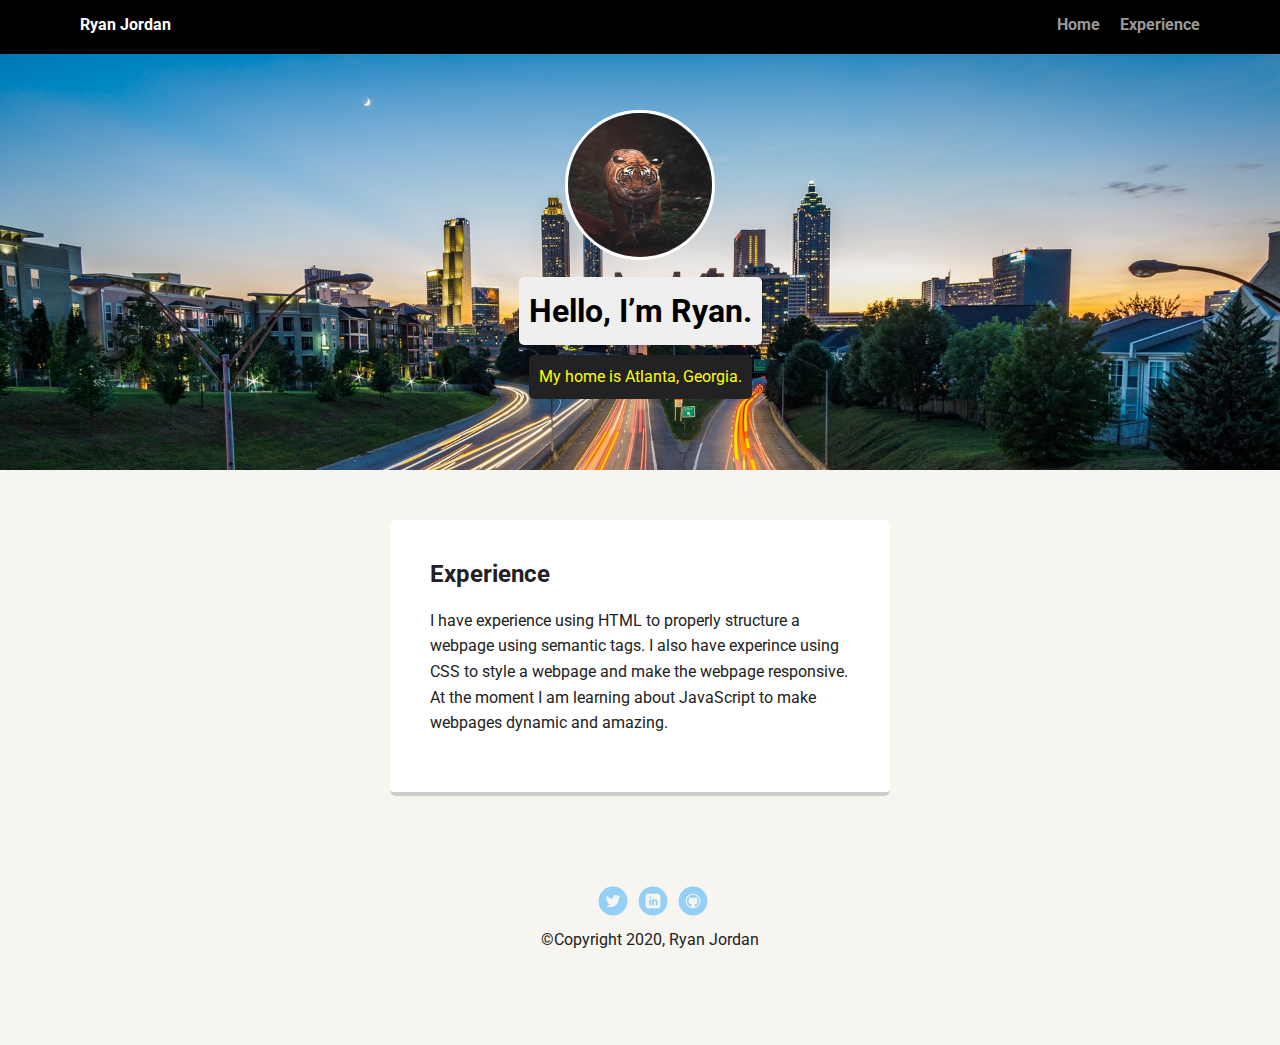
==== experience.html @ 275913aa "Added project files" ====
<!DOCTYPE html>
<html lang="en">

<head>
    <meta charset="UTF-8">
    <meta name="viewport" content="width=device-width, initial-scale=1.0">
    <title>Experience</title>
    <link rel="stylesheet" href="styles.css">
    <link href="https://fonts.googleapis.com/css?family=Muli%7CRoboto:400,300,500,700,900" rel="stylesheet"></head>
</head>

<body>
    <div class="main-nav">
        <ul class="nav">
            <li class="name">Ryan Jordan</li>
            <li><a href="index.html">Home</a></li>
            <li><a href="experience.html">Experience</a></li>
        </ul>
    </div>

    <header>
        <img src="images/tiger.jpg" alt="A picture of a tiger" class="profile-image">
        <h1 class="tag name">Hello, I’m Ryan.</h1>
        <p class="tag location">My home is Atlanta, Georgia.</p>
    </header>

    <main class="flex">
        <div class="card">
            <h2>Experience</h2>
            <p>I have experience using HTML to properly structure a webpage using semantic tags. I also have experince using CSS to style a webpage and make the webpage responsive. At the moment I am learning about JavaScript to make webpages dynamic and amazing. </p>
        </div>



    </main>
    <footer>
        <ul>
            <li><a href="#" class="social twitter">Twitter</a></li>
            <li><a href="#" class="social linkedin">LinkedIn</a></li>
            <li><a href="#" class="social github">Github</a></li>
        </ul>
        <p class="copyright">&copy;Copyright 2020, Ryan Jordan</p>
    </footer>

</body>

</html>
---- styles.css ----
/* Global Layout Set-up */
* { 
  box-sizing: border-box;
}
  
body {
  margin: 0;
  padding: 0;
  text-align: center;
  font-family: 'Roboto', sans-serif;
  color: #222;
  background: #f7f5f0;
}
/* Link Styles */

a {
  text-decoration: none;
  color: #999;
}
a:hover {
  color: #6633ff;
}

/* Section Styles */

.main-nav {
  width: 100%;
  background: black;
  min-height: 30px;
  padding: 10px;
  position: fixed;
  text-align: center;
}
.nav {
  display: flex;
  justify-content: space-around;
  font-weight: 700;
  list-style-type: none;
  margin: 0 auto;
  padding: 0;
}

.nav .name {
    display: block;
    margin-right: auto;
    color: white;
}
.nav li {
  padding: 5px 10px 10px 10px;
}
.nav a {
  transition: all .5s;
}
.nav a:hover {
  color: white
}

header {
  text-align: center;
  background: url('images/atlanta.jpg') no-repeat top center ;
  background-size: cover;
  overflow: hidden;
  padding-top: 60px;
}
header {
  line-height: 1.5;
}
header .profile-image {
  margin-top: 50px;
  width: 150px;
  height: 150px;
  border-radius: 50%;
  border: 3px solid white;
  transition: all .5s;
}
header .profile-image:hover {
  transform: scale(1.2) rotate(5deg);
}
.tag {
  background-color: #efefef;
  color: black;
  padding: 10px;
  border-radius: 5px;
  display: table;
  margin: 10px auto;
} 
.location {
  background-color: #222;
  color: yellow;
}
.card {
  margin: 30px;
  padding: 20px 40px 40px;
  max-width: 500px;
  text-align: left;
  background: #fff;
  border-bottom: 4px solid #ccc;
  border-radius: 6px;
  transition: all .5s;
}
.card:hover {
  border-color: #ff99ff;
}

ul.skills {
  padding: 0;
  text-align: center;
}

.skills li {
  border-radius: 6px;
  display: inline-block;
  background: #ff9904;
  color: white;
  padding: 5px 10px;
  margin: 2px;
}

.skills li:nth-child(odd) {
  background: #0399ff;
}

footer {
  width: 100%;
  min-height: 30px;
  padding: 20px 0 40px 20px;
}

footer .copyright {
  top: -8px;
  font-size: .75em;
}

footer ul {
  list-style-type: none;
  margin: 0;
  padding: 0;
}

footer ul li {
  display: inline-block;
}

a.social {
  display: inline-block;
  text-indent: -9999px;
  margin-left: 5px;
  width: 30px;
  height: 30px;
  background-size: 30px 30px;
  opacity: .4;
  transition: all .5s;
}
a.twitter {
  background-image: url(images/twitter.svg);
}
a.linkedin {
  background-image: url(images/linkedin.svg);
}
a.github {
  background-image: url(images/github.svg);
}
a.social:hover {
  opacity: 1;
}
.clearfix {
  clear: both;
}

/* Styles for larger screens */
@media screen and (min-width: 720px) {
  
  .flex {
      display: -ms-flexbox;      /* TWEENER - IE 10 */
      display: flex; 
      max-width: 1200px;
      -ms-flex-pack: distribute;
      justify-content: space-around;
      margin: 0 auto;
  }

  header {
    min-height: 470px;
  }

  .nav {
    max-width: 1200px;
    padding: 0 30px;
  }


  main {
    padding-top: 20px;
  }

  main p {
    line-height: 1.6em;
  }

  footer {
    font-size: 1.3em;
    max-width: 1200px;
    margin: 40px auto;
  }

}
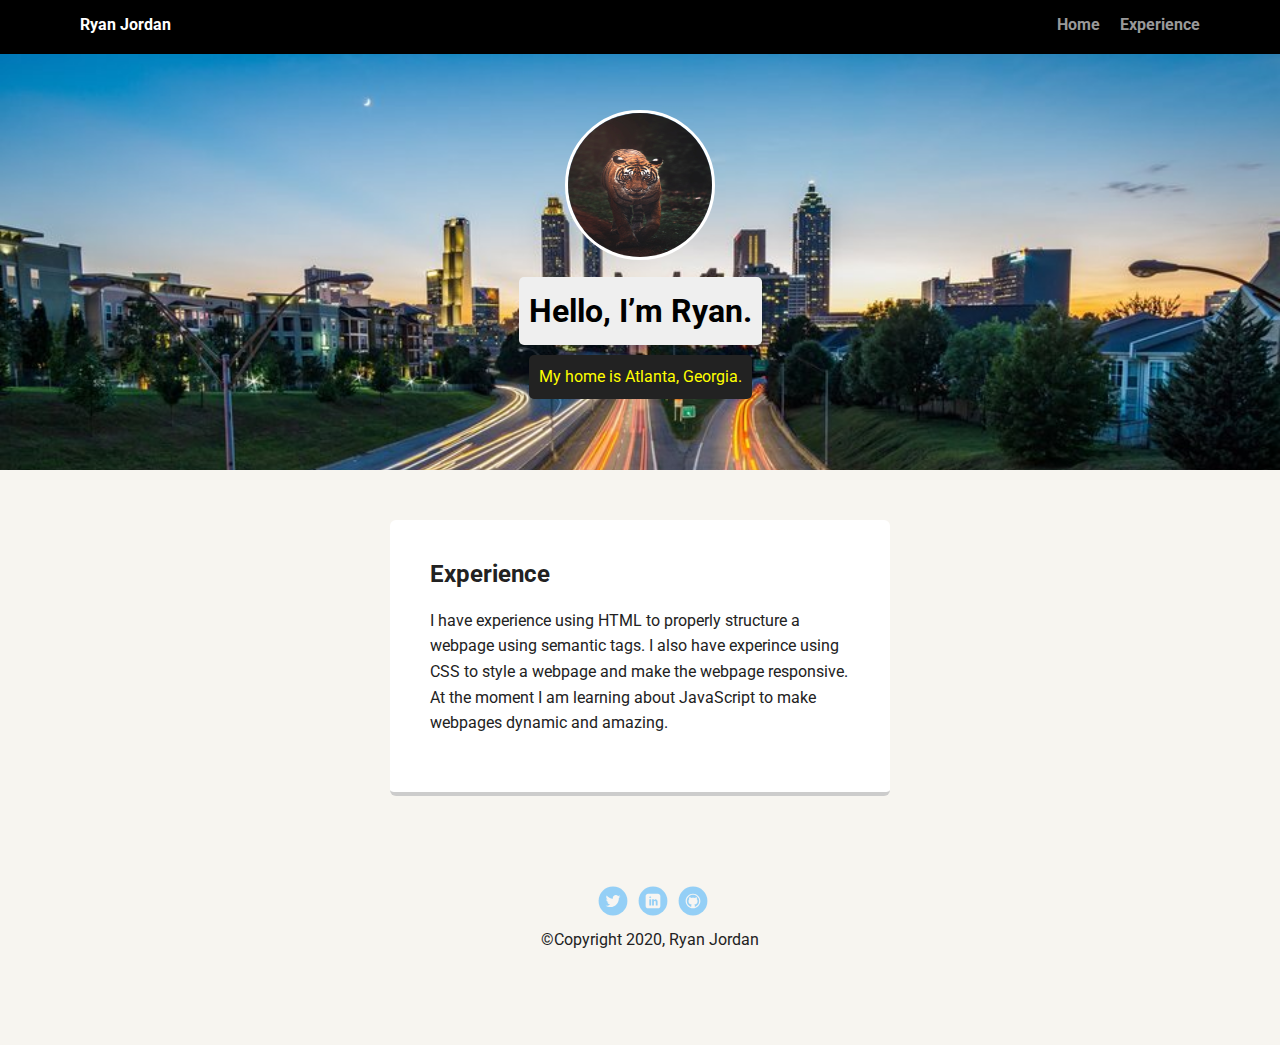
==== commit 47c213a6: "Update experience.html" ====
--- a/experience.html
+++ b/experience.html
@@ -6,7 +6,7 @@
     <meta name="viewport" content="width=device-width, initial-scale=1.0">
     <title>Experience</title>
     <link rel="stylesheet" href="styles.css">
-    <link href="https://fonts.googleapis.com/css?family=Muli%7CRoboto:400,300,500,700,900" rel="stylesheet"></head>
+    <link href="https://fonts.googleapis.com/css?family=Muli%7CRoboto:400,300,500,700,900" rel="stylesheet">
 </head>
 
 <body>
--- a/styles.css
+++ b/styles.css
@@ -74,7 +74,7 @@
   transition: all .5s;
 }
 header .profile-image:hover {
-  transform: scale(1.2) rotate(5deg);
+  transform: scale(1.3) rotate(360deg);
 }
 .tag {
   background-color: #efefef;
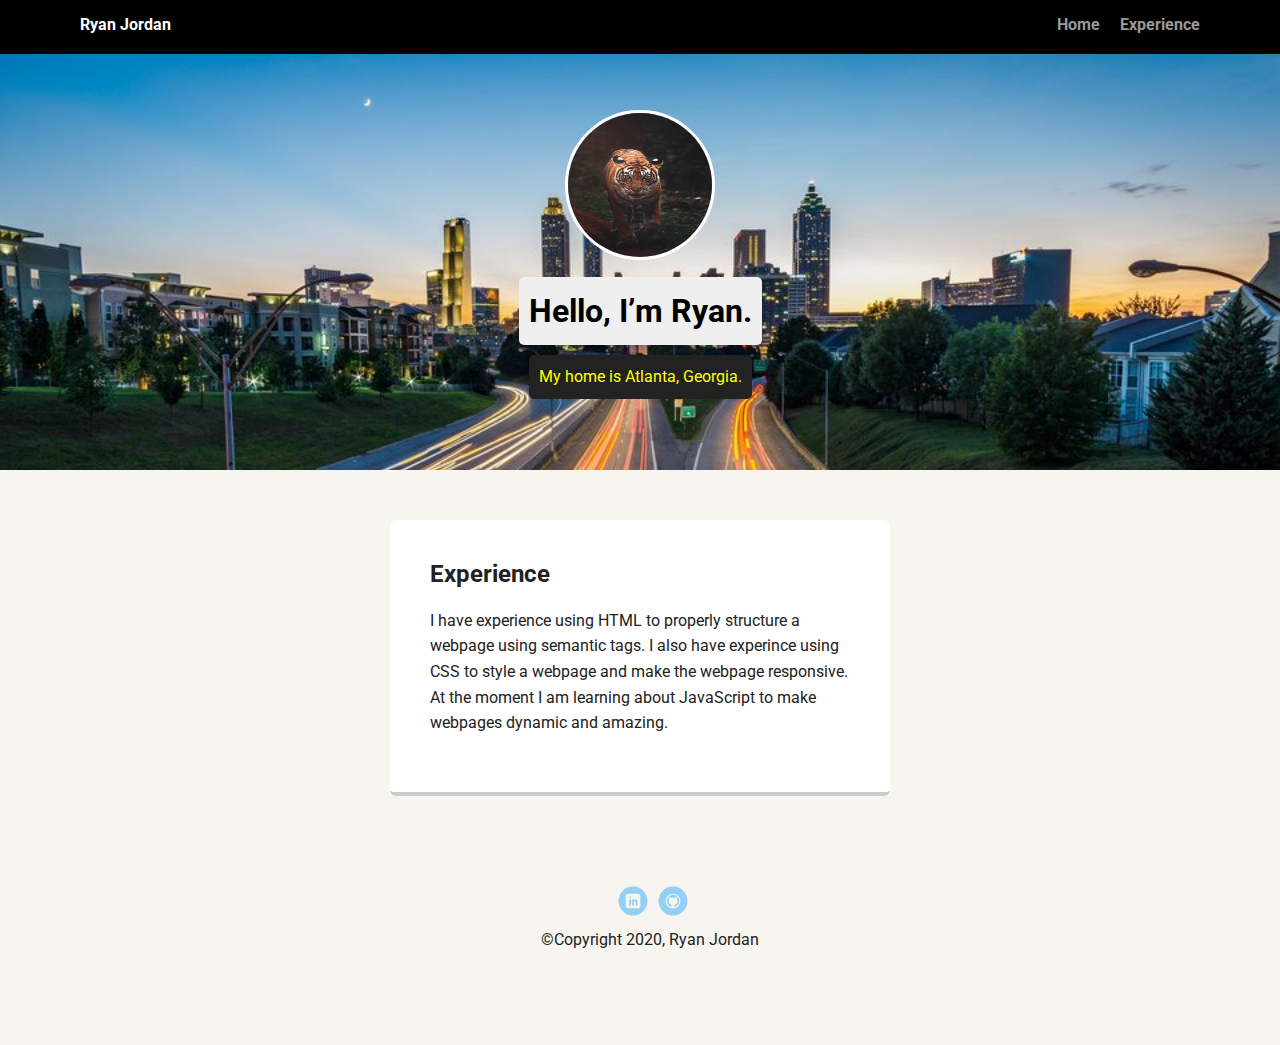
==== commit 97251ecc: "replacing social media links" ====
--- a/experience.html
+++ b/experience.html
@@ -35,9 +35,8 @@
     </main>
     <footer>
         <ul>
-            <li><a href="#" class="social twitter">Twitter</a></li>
             <li><a href="#" class="social linkedin">LinkedIn</a></li>
-            <li><a href="#" class="social github">Github</a></li>
+            <li><a href="https://github.com/RyanJor1" class="social github">Github</a></li>
         </ul>
         <p class="copyright">&copy;Copyright 2020, Ryan Jordan</p>
     </footer>
--- a/styles.css
+++ b/styles.css
@@ -151,9 +151,7 @@
   opacity: .4;
   transition: all .5s;
 }
-a.twitter {
-  background-image: url(images/twitter.svg);
-}
+
 a.linkedin {
   background-image: url(images/linkedin.svg);
 }
